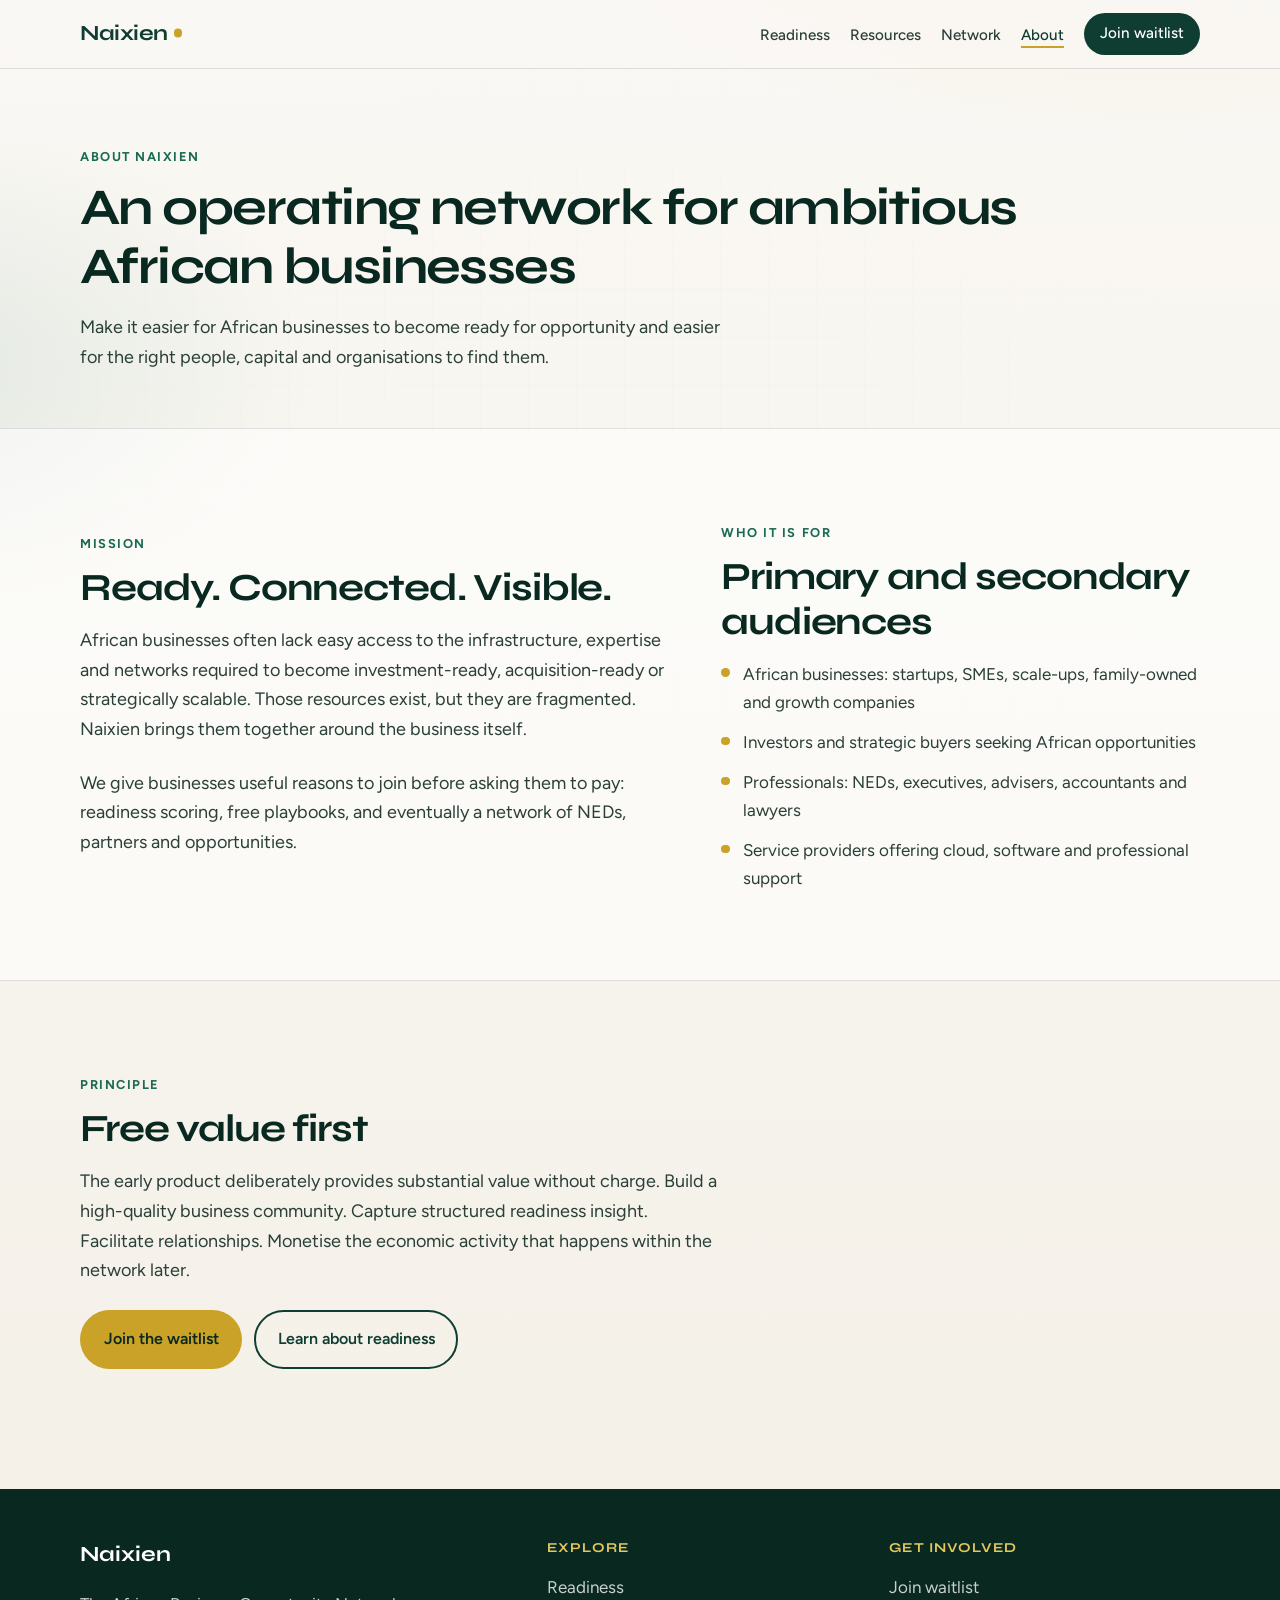
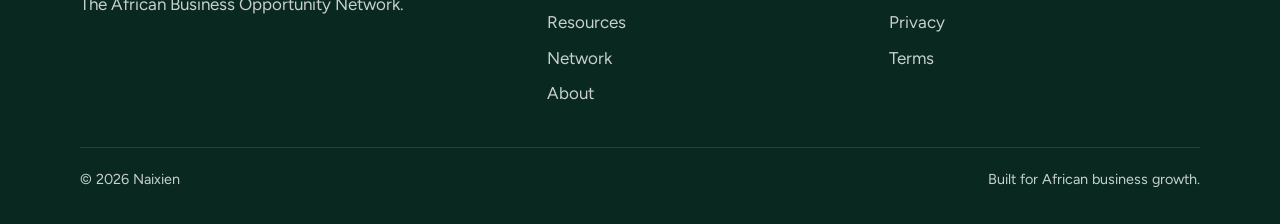
==== about.html @ a94ec6e3 "Add Naixien v1 static marketing site for GitHub Pages Multi-page HTML/CSS/JS site covering Home, Rea" ====
<!DOCTYPE html>
<html lang="en">
  <head>
    <meta charset="utf-8" />
    <meta name="viewport" content="width=device-width, initial-scale=1" />
    <title>About | Naixien</title>
    <meta
      name="description"
      content="Naixien's mission: make it easier for African businesses to become ready for opportunity and easier for the right people, capital and organisations to find them."
    />
    <link rel="preconnect" href="https://fonts.googleapis.com" />
    <link rel="preconnect" href="https://fonts.gstatic.com" crossorigin />
    <link
      href="https://fonts.googleapis.com/css2?family=Figtree:wght@400;500;600;700&family=Syne:wght@600;700;800&display=swap"
      rel="stylesheet"
    />
    <link rel="stylesheet" href="assets/css/styles.css" />
  </head>
  <body>
    <a class="skip-link" href="#main">Skip to content</a>
    <div class="site-bg" aria-hidden="true"></div>

    <header class="site-header">
      <div class="container nav">
        <a class="logo" href="index.html">Naixien<span aria-hidden="true"></span></a>
        <button
          class="nav-toggle"
          type="button"
          aria-expanded="false"
          aria-controls="site-nav"
        >
          Menu
        </button>
        <ul class="nav-links" id="site-nav">
          <li><a href="readiness.html">Readiness</a></li>
          <li><a href="resources.html">Resources</a></li>
          <li><a href="network.html">Network</a></li>
          <li><a href="about.html" aria-current="page">About</a></li>
          <li><a class="nav-cta" href="join.html">Join waitlist</a></li>
        </ul>
      </div>
    </header>

    <main id="main">
      <section class="page-hero">
        <div class="container">
          <p class="eyebrow reveal">About Naixien</p>
          <h1 class="reveal">An operating network for ambitious African businesses</h1>
          <p class="lead reveal">
            Make it easier for African businesses to become ready for
            opportunity and easier for the right people, capital and
            organisations to find them.
          </p>
        </div>
      </section>

      <section class="section section-alt">
        <div class="container split">
          <div class="reveal">
            <p class="eyebrow">Mission</p>
            <h2>Ready. Connected. Visible.</h2>
            <p class="lead">
              African businesses often lack easy access to the infrastructure,
              expertise and networks required to become investment-ready,
              acquisition-ready or strategically scalable. Those resources
              exist, but they are fragmented. Naixien brings them together
              around the business itself.
            </p>
            <p class="lead">
              We give businesses useful reasons to join before asking them to
              pay: readiness scoring, free playbooks, and eventually a network
              of NEDs, partners and opportunities.
            </p>
          </div>
          <div class="reveal reveal-delay-1">
            <p class="eyebrow">Who it is for</p>
            <h2>Primary and secondary audiences</h2>
            <ul class="audience-list">
              <li>
                African businesses: startups, SMEs, scale-ups, family-owned and
                growth companies
              </li>
              <li>
                Investors and strategic buyers seeking African opportunities
              </li>
              <li>
                Professionals: NEDs, executives, advisers, accountants and
                lawyers
              </li>
              <li>
                Service providers offering cloud, software and professional
                support
              </li>
            </ul>
          </div>
        </div>
      </section>

      <section class="section">
        <div class="container reveal">
          <p class="eyebrow">Principle</p>
          <h2>Free value first</h2>
          <p class="lead">
            The early product deliberately provides substantial value without
            charge. Build a high-quality business community. Capture structured
            readiness insight. Facilitate relationships. Monetise the economic
            activity that happens within the network later.
          </p>
          <div class="btn-group">
            <a class="btn btn-primary" href="join.html">Join the waitlist</a>
            <a class="btn btn-outline" href="readiness.html">Learn about readiness</a>
          </div>
        </div>
      </section>
    </main>

    <footer class="site-footer">
      <div class="container">
        <div class="footer-grid">
          <div>
            <p class="footer-brand">Naixien</p>
            <p>The African Business Opportunity Network.</p>
          </div>
          <div>
            <h3>Explore</h3>
            <ul>
              <li><a href="readiness.html">Readiness</a></li>
              <li><a href="resources.html">Resources</a></li>
              <li><a href="network.html">Network</a></li>
              <li><a href="about.html">About</a></li>
            </ul>
          </div>
          <div>
            <h3>Get involved</h3>
            <ul>
              <li><a href="join.html">Join waitlist</a></li>
              <li><a href="privacy.html">Privacy</a></li>
              <li><a href="terms.html">Terms</a></li>
            </ul>
          </div>
        </div>
        <div class="footer-bottom">
          <span>&copy; <span data-year></span> Naixien</span>
          <span>Built for African business growth.</span>
        </div>
      </div>
    </footer>

    <script src="assets/js/main.js"></script>
  </body>
</html>
---- assets/css/styles.css ----
/* Naixien v1 marketing site
   Brand: deep forest + sun gold on warm mist
   Swap Formspree later via data-form-endpoint on forms */

:root {
  --ink: #0c1f1a;
  --ink-soft: #2a3f38;
  --forest: #0f3d32;
  --forest-deep: #082820;
  --leaf: #1b6b54;
  --leaf-bright: #2a8f70;
  --gold: #c9a227;
  --gold-soft: #e6c85a;
  --sand: #f3efe6;
  --mist: #e8f0ec;
  --paper: #faf8f4;
  --line: rgba(12, 31, 26, 0.12);
  --white: #ffffff;
  --focus: #1b6b54;
  --radius: 4px;
  --max: 1120px;
  --nav-h: 4.25rem;
  --font-display: "Syne", "Avenir Next", "Segoe UI", sans-serif;
  --font-body: "Figtree", "Avenir Next", "Segoe UI", sans-serif;
  --shadow-soft: 0 18px 40px rgba(8, 40, 32, 0.12);
  --ease: cubic-bezier(0.22, 1, 0.36, 1);
}

*,
*::before,
*::after {
  box-sizing: border-box;
}

html {
  scroll-behavior: smooth;
}

body {
  margin: 0;
  font-family: var(--font-body);
  font-size: 1.0625rem;
  line-height: 1.65;
  color: var(--ink);
  background:
    radial-gradient(1200px 600px at 90% -10%, rgba(201, 162, 39, 0.12), transparent 55%),
    radial-gradient(900px 500px at -10% 20%, rgba(27, 107, 84, 0.1), transparent 50%),
    linear-gradient(180deg, var(--paper) 0%, var(--sand) 100%);
  min-height: 100vh;
  -webkit-font-smoothing: antialiased;
}

img {
  max-width: 100%;
  display: block;
}

a {
  color: var(--leaf);
  text-underline-offset: 0.2em;
}

a:hover {
  color: var(--forest);
}

:focus-visible {
  outline: 3px solid var(--focus);
  outline-offset: 3px;
}

.skip-link {
  position: absolute;
  left: 1rem;
  top: -100px;
  background: var(--forest);
  color: var(--white);
  padding: 0.75rem 1rem;
  z-index: 1000;
  border-radius: var(--radius);
}

.skip-link:focus {
  top: 1rem;
}

.container {
  width: min(100% - 2rem, var(--max));
  margin-inline: auto;
}

/* Pattern atmosphere */
.site-bg {
  position: fixed;
  inset: 0;
  pointer-events: none;
  z-index: -1;
  opacity: 0.35;
  background-image:
    linear-gradient(rgba(15, 61, 50, 0.04) 1px, transparent 1px),
    linear-gradient(90deg, rgba(15, 61, 50, 0.04) 1px, transparent 1px);
  background-size: 48px 48px;
  mask-image: radial-gradient(ellipse at center, black 20%, transparent 75%);
}

/* Header */
.site-header {
  position: sticky;
  top: 0;
  z-index: 50;
  backdrop-filter: blur(14px);
  background: rgba(250, 248, 244, 0.88);
  border-bottom: 1px solid var(--line);
}

.nav {
  display: flex;
  align-items: center;
  justify-content: space-between;
  min-height: var(--nav-h);
  gap: 1rem;
}

.logo {
  font-family: var(--font-display);
  font-weight: 700;
  font-size: 1.35rem;
  letter-spacing: -0.02em;
  color: var(--forest);
  text-decoration: none;
  display: inline-flex;
  align-items: baseline;
  gap: 0.35rem;
}

.logo span {
  width: 0.55rem;
  height: 0.55rem;
  border-radius: 50%;
  background: var(--gold);
  display: inline-block;
  transform: translateY(-0.15rem);
}

.nav-toggle {
  display: none;
  border: 1px solid var(--line);
  background: var(--white);
  border-radius: var(--radius);
  padding: 0.55rem 0.75rem;
  font: inherit;
  color: var(--ink);
  cursor: pointer;
}

.nav-links {
  display: flex;
  align-items: center;
  gap: 0.15rem 1.25rem;
  list-style: none;
  margin: 0;
  padding: 0;
}

.nav-links a {
  text-decoration: none;
  color: var(--ink-soft);
  font-weight: 500;
  font-size: 0.95rem;
  position: relative;
}

.nav-links a::after {
  content: "";
  position: absolute;
  left: 0;
  bottom: -0.25rem;
  width: 100%;
  height: 2px;
  background: var(--gold);
  transform: scaleX(0);
  transform-origin: left;
  transition: transform 0.35s var(--ease);
}

.nav-links a:hover::after,
.nav-links a[aria-current="page"]::after {
  transform: scaleX(1);
}

.nav-links a[aria-current="page"] {
  color: var(--forest);
}

.nav-cta {
  display: inline-flex;
  align-items: center;
  justify-content: center;
  padding: 0.55rem 1rem;
  background: var(--forest);
  color: var(--white) !important;
  border-radius: 999px;
  text-decoration: none;
  font-weight: 600;
  font-size: 0.9rem;
  transition: background 0.25s var(--ease), transform 0.25s var(--ease);
}

.nav-cta::after {
  display: none !important;
}

.nav-cta:hover {
  background: var(--leaf);
  transform: translateY(-1px);
}

@media (max-width: 860px) {
  .nav-toggle {
    display: inline-flex;
  }

  .nav-links {
    position: absolute;
    top: calc(var(--nav-h) + 1px);
    left: 0;
    right: 0;
    background: var(--paper);
    border-bottom: 1px solid var(--line);
    flex-direction: column;
    align-items: stretch;
    padding: 1rem;
    gap: 0.25rem;
    display: none;
  }

  .nav-links.is-open {
    display: flex;
    animation: dropIn 0.35s var(--ease);
  }

  .nav-links a,
  .nav-cta {
    padding: 0.75rem 0.5rem;
  }

  .nav-cta {
    text-align: center;
    margin-top: 0.35rem;
  }
}

@keyframes dropIn {
  from {
    opacity: 0;
    transform: translateY(-8px);
  }
  to {
    opacity: 1;
    transform: translateY(0);
  }
}

/* Buttons */
.btn {
  display: inline-flex;
  align-items: center;
  justify-content: center;
  gap: 0.5rem;
  padding: 0.9rem 1.35rem;
  border-radius: 999px;
  font-family: inherit;
  font-weight: 600;
  font-size: 1rem;
  text-decoration: none;
  border: 2px solid transparent;
  cursor: pointer;
  transition: transform 0.25s var(--ease), background 0.25s var(--ease), border-color 0.25s var(--ease), color 0.25s var(--ease);
}

.btn:hover {
  transform: translateY(-2px);
}

.btn-primary {
  background: var(--gold);
  color: var(--forest-deep);
}

.btn-primary:hover {
  background: var(--gold-soft);
  color: var(--forest-deep);
}

.btn-secondary {
  background: transparent;
  border-color: rgba(255, 255, 255, 0.45);
  color: var(--white);
}

.btn-secondary:hover {
  border-color: var(--white);
  color: var(--white);
}

.btn-outline {
  background: transparent;
  border-color: var(--forest);
  color: var(--forest);
}

.btn-outline:hover {
  background: var(--forest);
  color: var(--white);
}

.btn-group {
  display: flex;
  flex-wrap: wrap;
  gap: 0.75rem;
}

/* Hero */
.hero {
  position: relative;
  min-height: calc(100vh - var(--nav-h));
  display: grid;
  align-items: end;
  overflow: hidden;
  color: var(--white);
  background:
    linear-gradient(160deg, rgba(8, 40, 32, 0.55) 0%, rgba(15, 61, 50, 0.35) 40%, rgba(8, 40, 32, 0.75) 100%),
    linear-gradient(120deg, #0a2f28 0%, #145a48 42%, #8a6a18 100%);
}

.hero::before {
  content: "";
  position: absolute;
  inset: 0;
  background:
    radial-gradient(circle at 78% 28%, rgba(230, 200, 90, 0.35), transparent 28%),
    radial-gradient(circle at 18% 72%, rgba(42, 143, 112, 0.35), transparent 32%),
    repeating-linear-gradient(
      -18deg,
      transparent 0 14px,
      rgba(255, 255, 255, 0.035) 14px 15px
    );
  animation: drift 18s ease-in-out infinite alternate;
  pointer-events: none;
}

.hero::after {
  content: "";
  position: absolute;
  inset: auto 0 0 0;
  height: 40%;
  background: linear-gradient(to top, rgba(8, 40, 32, 0.85), transparent);
  pointer-events: none;
}

@keyframes drift {
  from {
    transform: scale(1) translate(0, 0);
  }
  to {
    transform: scale(1.06) translate(-1.5%, 1%);
  }
}

.hero-inner {
  position: relative;
  z-index: 1;
  padding: clamp(4rem, 12vh, 7rem) 0 clamp(3.5rem, 8vh, 5rem);
  max-width: 42rem;
}

.brand-mark {
  font-family: var(--font-display);
  font-weight: 800;
  font-size: clamp(3rem, 9vw, 5.5rem);
  line-height: 0.95;
  letter-spacing: -0.04em;
  margin: 0 0 1rem;
  color: var(--white);
}

.brand-mark .dot {
  color: var(--gold-soft);
}

.hero-tagline {
  font-family: var(--font-display);
  font-weight: 600;
  font-size: clamp(1.15rem, 2.5vw, 1.5rem);
  margin: 0 0 1rem;
  color: rgba(255, 255, 255, 0.92);
  letter-spacing: -0.01em;
}

.hero-lead {
  margin: 0 0 1.75rem;
  color: rgba(255, 255, 255, 0.82);
  font-size: 1.05rem;
  max-width: 36rem;
}

/* Sections */
.section {
  padding: clamp(3.5rem, 8vw, 5.5rem) 0;
}

.section-alt {
  background: rgba(255, 255, 255, 0.55);
  border-block: 1px solid var(--line);
}

.section-dark {
  background: linear-gradient(145deg, var(--forest-deep), var(--forest));
  color: var(--white);
}

.section-dark a {
  color: var(--gold-soft);
}

.eyebrow {
  display: inline-block;
  font-size: 0.8rem;
  font-weight: 700;
  letter-spacing: 0.12em;
  text-transform: uppercase;
  color: var(--leaf);
  margin: 0 0 0.75rem;
}

.section-dark .eyebrow {
  color: var(--gold-soft);
}

.section h1,
.section h2,
.page-hero h1 {
  font-family: var(--font-display);
  font-weight: 700;
  letter-spacing: -0.03em;
  line-height: 1.15;
  margin: 0 0 1rem;
  color: var(--forest-deep);
}

.section-dark h1,
.section-dark h2 {
  color: var(--white);
}

.section h2 {
  font-size: clamp(1.75rem, 4vw, 2.4rem);
}

.lead {
  font-size: 1.125rem;
  color: var(--ink-soft);
  max-width: 40rem;
  margin: 0 0 1.5rem;
}

.section-dark .lead {
  color: rgba(255, 255, 255, 0.82);
}

.page-hero {
  padding: clamp(2.75rem, 7vw, 4.5rem) 0 2rem;
}

.page-hero h1 {
  font-size: clamp(2.1rem, 5vw, 3.2rem);
}

/* Pillars */
.pillars {
  display: grid;
  grid-template-columns: repeat(4, 1fr);
  gap: 1.5rem;
  counter-reset: pillar;
}

@media (max-width: 900px) {
  .pillars {
    grid-template-columns: repeat(2, 1fr);
  }
}

@media (max-width: 520px) {
  .pillars {
    grid-template-columns: 1fr;
  }
}

.pillar {
  padding: 0;
  border: 0;
  background: transparent;
  counter-increment: pillar;
}

.pillar-index {
  font-family: var(--font-display);
  font-size: 0.85rem;
  font-weight: 700;
  color: var(--gold);
  letter-spacing: 0.08em;
  margin-bottom: 0.65rem;
}

.pillar h3 {
  font-family: var(--font-display);
  font-size: 1.35rem;
  margin: 0 0 0.5rem;
  color: var(--forest);
}

.pillar p {
  margin: 0;
  color: var(--ink-soft);
  font-size: 0.98rem;
}

.pillar-rule {
  width: 2.5rem;
  height: 3px;
  background: var(--leaf);
  margin: 0 0 1rem;
  transform-origin: left;
}

/* Split layout */
.split {
  display: grid;
  grid-template-columns: 1.1fr 0.9fr;
  gap: clamp(2rem, 5vw, 3.5rem);
  align-items: center;
}

@media (max-width: 800px) {
  .split {
    grid-template-columns: 1fr;
  }
}

/* Score mock */
.score-mock {
  background: var(--white);
  border: 1px solid var(--line);
  border-radius: 12px;
  padding: 1.5rem;
  box-shadow: var(--shadow-soft);
}

.score-mock-header {
  display: flex;
  justify-content: space-between;
  align-items: flex-end;
  gap: 1rem;
  margin-bottom: 1.25rem;
}

.score-label {
  font-size: 0.8rem;
  font-weight: 700;
  letter-spacing: 0.08em;
  text-transform: uppercase;
  color: var(--leaf);
  margin: 0 0 0.35rem;
}

.score-value {
  font-family: var(--font-display);
  font-size: 3rem;
  font-weight: 800;
  line-height: 1;
  color: var(--forest);
  margin: 0;
}

.score-band {
  font-weight: 600;
  color: var(--ink-soft);
  margin: 0;
}

.dim-row {
  display: grid;
  grid-template-columns: 1fr auto;
  gap: 0.5rem 1rem;
  align-items: center;
  margin-bottom: 0.85rem;
}

.dim-row:last-child {
  margin-bottom: 0;
}

.dim-name {
  font-size: 0.92rem;
  color: var(--ink-soft);
}

.dim-score {
  font-family: var(--font-display);
  font-weight: 700;
  font-size: 0.95rem;
  color: var(--forest);
}

.dim-bar {
  grid-column: 1 / -1;
  height: 6px;
  background: var(--mist);
  border-radius: 999px;
  overflow: hidden;
}

.dim-bar > span {
  display: block;
  height: 100%;
  width: 0;
  background: linear-gradient(90deg, var(--leaf), var(--gold));
  border-radius: inherit;
  transition: width 1.1s var(--ease);
}

.score-mock.is-visible .dim-bar > span {
  width: var(--w);
}

/* Resource list (not cards as interaction containers; teasers as list) */
.resource-list {
  display: grid;
  gap: 0;
  border-top: 1px solid var(--line);
}

.resource-item {
  display: grid;
  grid-template-columns: auto 1fr auto;
  gap: 1rem 1.25rem;
  align-items: start;
  padding: 1.35rem 0;
  border-bottom: 1px solid var(--line);
  text-decoration: none;
  color: inherit;
  transition: background 0.25s var(--ease);
}

.resource-item:hover {
  background: rgba(255, 255, 255, 0.55);
}

.resource-num {
  font-family: var(--font-display);
  font-weight: 700;
  color: var(--gold);
  font-size: 1rem;
  padding-top: 0.15rem;
}

.resource-item h3 {
  margin: 0 0 0.35rem;
  font-family: var(--font-display);
  font-size: 1.2rem;
  color: var(--forest);
}

.resource-item p {
  margin: 0;
  color: var(--ink-soft);
  font-size: 0.98rem;
}

.resource-arrow {
  color: var(--leaf);
  font-size: 1.25rem;
  padding-top: 0.15rem;
  transition: transform 0.25s var(--ease);
}

.resource-item:hover .resource-arrow {
  transform: translateX(4px);
}

@media (max-width: 600px) {
  .resource-item {
    grid-template-columns: auto 1fr;
  }

  .resource-arrow {
    display: none;
  }
}

/* Audience / interest options */
.option-grid {
  display: grid;
  grid-template-columns: repeat(3, 1fr);
  gap: 1.25rem;
}

@media (max-width: 800px) {
  .option-grid {
    grid-template-columns: 1fr;
  }
}

.option {
  padding: 1.25rem 0;
  border-top: 3px solid var(--leaf);
}

.option h3 {
  font-family: var(--font-display);
  margin: 0 0 0.5rem;
  font-size: 1.2rem;
  color: var(--forest);
}

.option p {
  margin: 0 0 1rem;
  color: var(--ink-soft);
}

/* Forms */
.form {
  display: grid;
  gap: 1rem;
  max-width: 36rem;
}

.form-row {
  display: grid;
  gap: 0.4rem;
}

.form-row.two {
  grid-template-columns: 1fr 1fr;
  gap: 1rem;
}

@media (max-width: 560px) {
  .form-row.two {
    grid-template-columns: 1fr;
  }
}

label {
  font-weight: 600;
  font-size: 0.92rem;
  color: var(--forest);
}

input,
select,
textarea {
  width: 100%;
  font: inherit;
  padding: 0.8rem 0.95rem;
  border: 1px solid var(--line);
  border-radius: var(--radius);
  background: var(--white);
  color: var(--ink);
}

input:focus,
select:focus,
textarea:focus {
  border-color: var(--leaf);
  outline: none;
  box-shadow: 0 0 0 3px rgba(27, 107, 84, 0.18);
}

.form-note {
  font-size: 0.9rem;
  color: var(--ink-soft);
  margin: 0;
}

.form-status {
  min-height: 1.5rem;
  font-size: 0.95rem;
  color: var(--leaf);
}

.checkbox-row {
  display: flex;
  gap: 0.65rem;
  align-items: flex-start;
}

.checkbox-row input {
  width: auto;
  margin-top: 0.3rem;
}

.checkbox-row label {
  font-weight: 500;
  color: var(--ink-soft);
}

/* Disclaimer */
.disclaimer {
  border-left: 3px solid var(--gold);
  padding: 0.85rem 0 0.85rem 1rem;
  color: var(--ink-soft);
  font-size: 0.95rem;
  background: transparent;
  margin: 1.5rem 0 0;
}

/* Dimensions list on readiness */
.dim-grid {
  display: grid;
  grid-template-columns: repeat(2, 1fr);
  gap: 1.5rem 2rem;
}

@media (max-width: 700px) {
  .dim-grid {
    grid-template-columns: 1fr;
  }
}

.dim-block h3 {
  font-family: var(--font-display);
  font-size: 1.1rem;
  margin: 0 0 0.4rem;
  color: var(--forest);
}

.dim-block p {
  margin: 0;
  color: var(--ink-soft);
  font-size: 0.98rem;
}

/* Audience list */
.audience-list {
  list-style: none;
  margin: 0;
  padding: 0;
  display: grid;
  gap: 0.75rem;
}

.audience-list li {
  padding-left: 1.35rem;
  position: relative;
  color: var(--ink-soft);
}

.audience-list li::before {
  content: "";
  position: absolute;
  left: 0;
  top: 0.55rem;
  width: 0.55rem;
  height: 0.55rem;
  border-radius: 50%;
  background: var(--gold);
}

/* Coming next badge */
.coming-next {
  display: inline-block;
  font-size: 0.75rem;
  font-weight: 700;
  letter-spacing: 0.1em;
  text-transform: uppercase;
  color: var(--forest);
  background: var(--mist);
  padding: 0.35rem 0.65rem;
  border-radius: 999px;
  margin-bottom: 1rem;
}

/* Footer */
.site-footer {
  background: var(--forest-deep);
  color: rgba(255, 255, 255, 0.78);
  padding: 3rem 0 2rem;
  margin-top: 2rem;
}

.footer-grid {
  display: grid;
  grid-template-columns: 1.4fr 1fr 1fr;
  gap: 2rem;
  margin-bottom: 2.5rem;
}

@media (max-width: 700px) {
  .footer-grid {
    grid-template-columns: 1fr;
  }
}

.footer-brand {
  font-family: var(--font-display);
  font-weight: 700;
  font-size: 1.35rem;
  color: var(--white);
  margin: 0 0 0.65rem;
}

.site-footer h3 {
  font-family: var(--font-display);
  font-size: 0.85rem;
  letter-spacing: 0.08em;
  text-transform: uppercase;
  color: var(--gold-soft);
  margin: 0 0 0.85rem;
}

.site-footer ul {
  list-style: none;
  margin: 0;
  padding: 0;
  display: grid;
  gap: 0.45rem;
}

.site-footer a {
  color: rgba(255, 255, 255, 0.78);
  text-decoration: none;
}

.site-footer a:hover {
  color: var(--white);
}

.footer-bottom {
  border-top: 1px solid rgba(255, 255, 255, 0.12);
  padding-top: 1.25rem;
  display: flex;
  flex-wrap: wrap;
  gap: 0.75rem 1.5rem;
  justify-content: space-between;
  font-size: 0.9rem;
}

/* Reveal motion */
.reveal {
  opacity: 0;
  transform: translateY(18px);
  transition: opacity 0.7s var(--ease), transform 0.7s var(--ease);
}

.reveal.is-visible {
  opacity: 1;
  transform: translateY(0);
}

.reveal-delay-1 {
  transition-delay: 0.1s;
}

.reveal-delay-2 {
  transition-delay: 0.2s;
}

.reveal-delay-3 {
  transition-delay: 0.3s;
}

/* Legal stubs */
.legal-body {
  max-width: 42rem;
}

.legal-body h2 {
  font-size: 1.25rem;
  margin-top: 2rem;
}

.legal-body p {
  color: var(--ink-soft);
}

/* Utility */
.mt-0 {
  margin-top: 0;
}

.sr-only {
  position: absolute;
  width: 1px;
  height: 1px;
  padding: 0;
  margin: -1px;
  overflow: hidden;
  clip: rect(0, 0, 0, 0);
  border: 0;
}
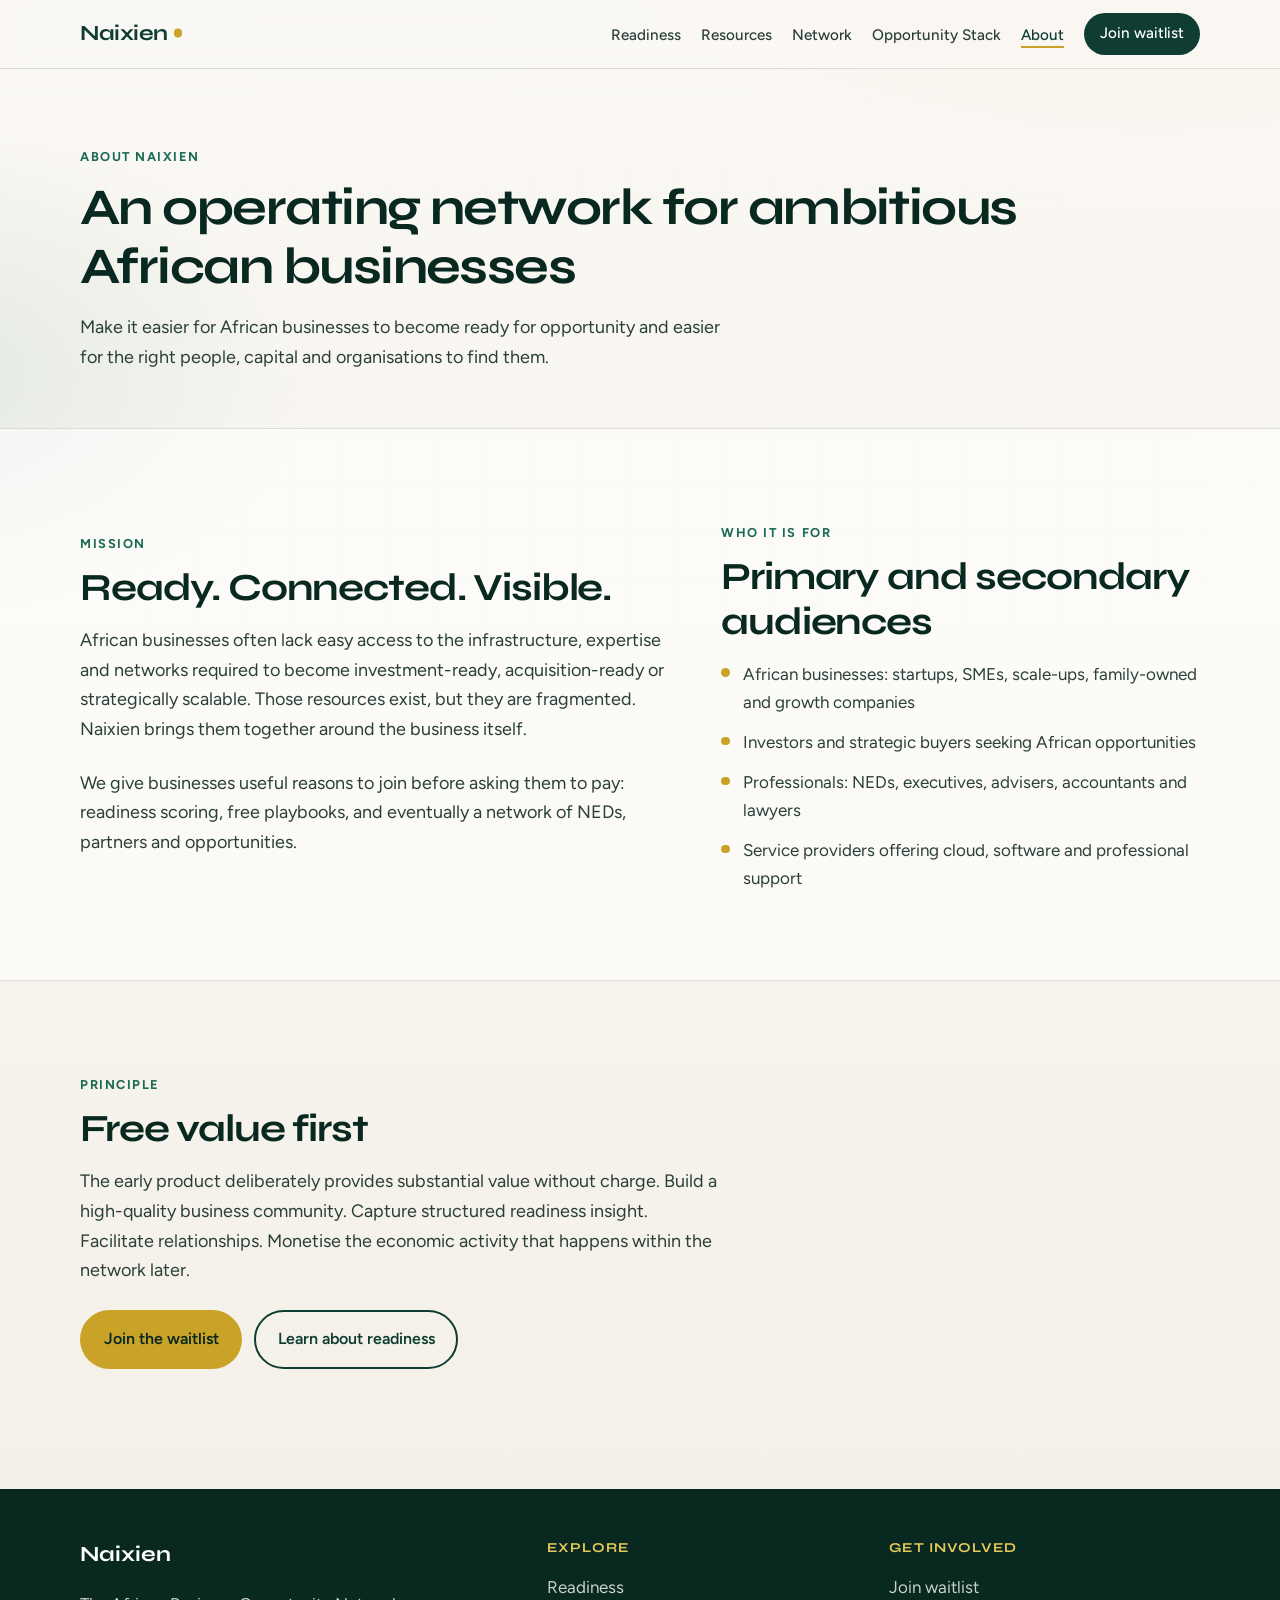
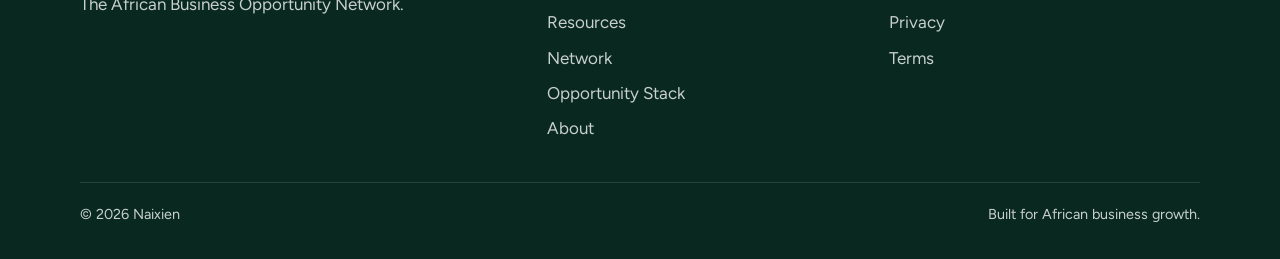
==== commit f962272d: "Add Opportunity Stack founding waitlist page and site-wide links. Showcase partner, member-to-member" ====
--- a/about.html
+++ b/about.html
@@ -15,6 +15,10 @@
       rel="stylesheet"
     />
     <link rel="stylesheet" href="assets/css/styles.css" />
+    <link rel="icon" href="favicon.ico" sizes="any" />
+    <link rel="icon" type="image/png" sizes="32x32" href="assets/favicon-32.png" />
+    <link rel="icon" type="image/png" sizes="16x16" href="assets/favicon-16.png" />
+    <link rel="apple-touch-icon" sizes="180x180" href="assets/apple-touch-icon.png" />
   </head>
   <body>
     <a class="skip-link" href="#main">Skip to content</a>
@@ -35,6 +39,7 @@
           <li><a href="readiness.html">Readiness</a></li>
           <li><a href="resources.html">Resources</a></li>
           <li><a href="network.html">Network</a></li>
+          <li><a href="opportunity-stack.html">Opportunity Stack</a></li>
           <li><a href="about.html" aria-current="page">About</a></li>
           <li><a class="nav-cta" href="join.html">Join waitlist</a></li>
         </ul>
@@ -127,6 +132,7 @@
               <li><a href="readiness.html">Readiness</a></li>
               <li><a href="resources.html">Resources</a></li>
               <li><a href="network.html">Network</a></li>
+              <li><a href="opportunity-stack.html">Opportunity Stack</a></li>
               <li><a href="about.html">About</a></li>
             </ul>
           </div>
--- a/assets/css/styles.css
+++ b/assets/css/styles.css
@@ -215,7 +215,7 @@
   transform: translateY(-1px);
 }
 
-@media (max-width: 860px) {
+@media (max-width: 980px) {
   .nav-toggle {
     display: inline-flex;
   }
